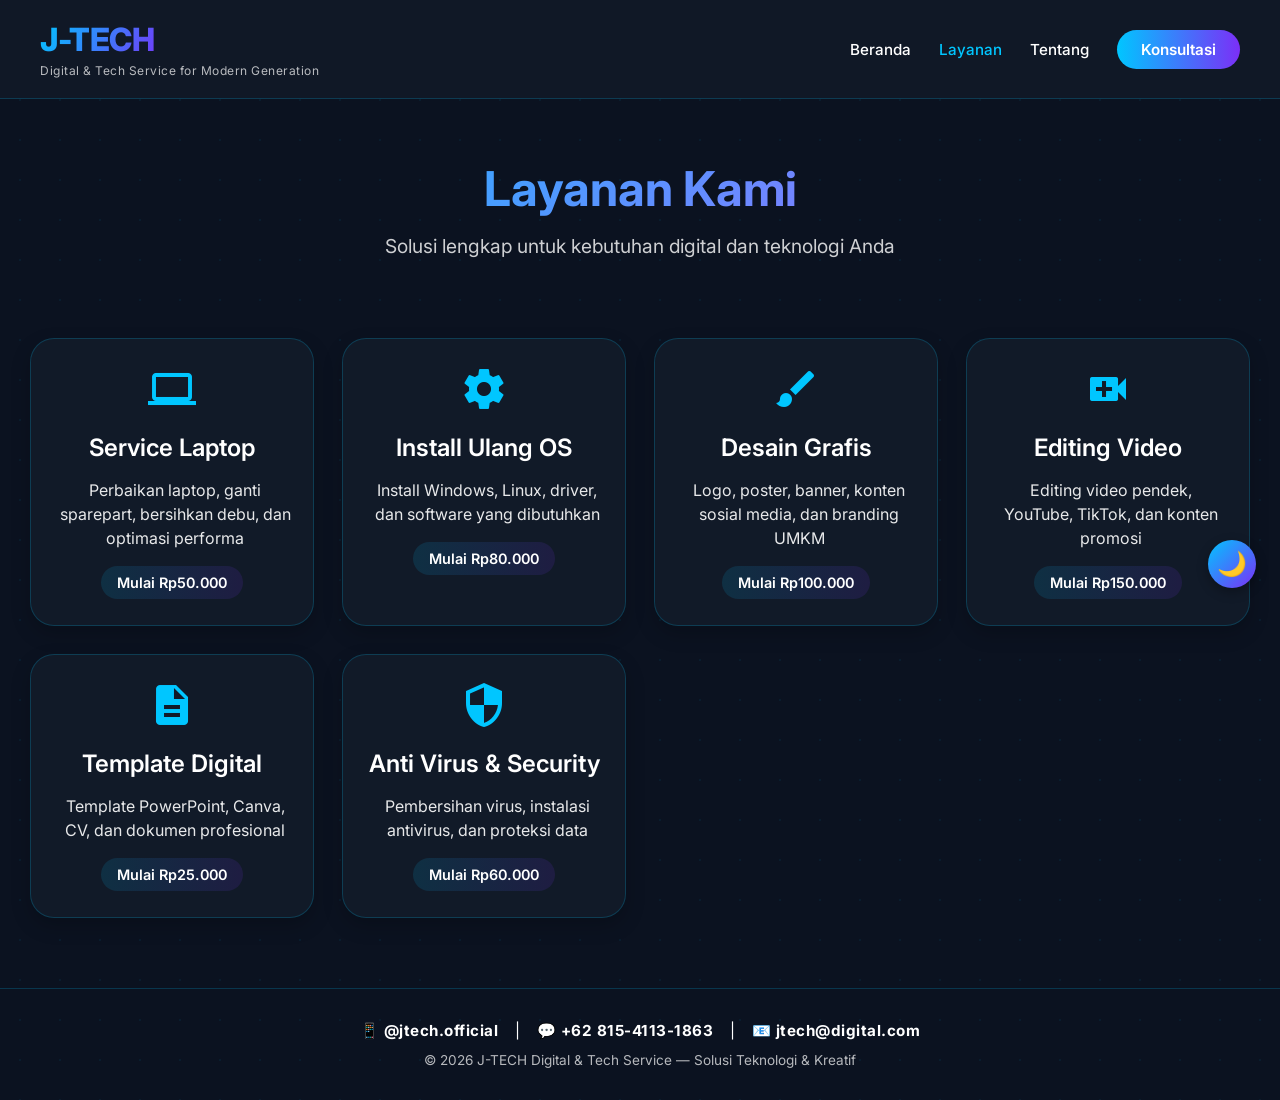
==== layanan.html @ dc8e0e4b "Add files via upload" ====
<!DOCTYPE html>
<html lang="id">
<head>
    <meta charset="UTF-8">
    <meta name="viewport" content="width=device-width, initial-scale=1.0">
    <title>J-TECH | Layanan - Digital & Tech Service</title>
    <link rel="stylesheet" href="style.css">
    <link href="https://fonts.googleapis.com/icon?family=Material+Icons" rel="stylesheet">
</head>
<body>

<button class="toggle-btn" id="darkModeToggle" aria-label="Toggle Dark/Light Mode">🌙</button>

<!-- HEADER -->
<header class="main-header">
    <div class="header-container">
        <div class="logo-area">
            <a href="index.html" class="logo-link">
                <h1 class="logo">J-TECH</h1>
            </a>
            <p class="tagline">Digital & Tech Service for Modern Generation</p>
        </div>
        <nav class="nav-menu">
            <a href="index.html" class="nav-link">Beranda</a>
            <a href="layanan.html" class="nav-link active">Layanan</a>
            <a href="tentang.html" class="nav-link">Tentang</a>
            <a href="#" class="nav-link btn-contact" id="consultBtnNav">Konsultasi</a>
        </nav>
    </div>
</header>

<!-- PAGE TITLE -->
<section class="page-title">
    <h1>Layanan Kami</h1>
    <p>Solusi lengkap untuk kebutuhan digital dan teknologi Anda</p>
</section>

<!-- LAYANAN GRID -->
<section class="container">
    <div class="card service-card">
        <div class="service-icon"><span class="material-icons">computer</span></div>
        <h2>Service Laptop</h2>
        <p>Perbaikan laptop, ganti sparepart, bersihkan debu, dan optimasi performa</p>
        <div class="price-tag">Mulai Rp50.000</div>
    </div>

    <div class="card service-card">
        <div class="service-icon"><span class="material-icons">settings</span></div>
        <h2>Install Ulang OS</h2>
        <p>Install Windows, Linux, driver, dan software yang dibutuhkan</p>
        <div class="price-tag">Mulai Rp80.000</div>
    </div>

    <div class="card service-card">
        <div class="service-icon"><span class="material-icons">brush</span></div>
        <h2>Desain Grafis</h2>
        <p>Logo, poster, banner, konten sosial media, dan branding UMKM</p>
        <div class="price-tag">Mulai Rp100.000</div>
    </div>

    <div class="card service-card">
        <div class="service-icon"><span class="material-icons">video_call</span></div>
        <h2>Editing Video</h2>
        <p>Editing video pendek, YouTube, TikTok, dan konten promosi</p>
        <div class="price-tag">Mulai Rp150.000</div>
    </div>

    <div class="card service-card">
        <div class="service-icon"><span class="material-icons">description</span></div>
        <h2>Template Digital</h2>
        <p>Template PowerPoint, Canva, CV, dan dokumen profesional</p>
        <div class="price-tag">Mulai Rp25.000</div>
    </div>

    <div class="card service-card">
        <div class="service-icon"><span class="material-icons">security</span></div>
        <h2>Anti Virus & Security</h2>
        <p>Pembersihan virus, instalasi antivirus, dan proteksi data</p>
        <div class="price-tag">Mulai Rp60.000</div>
    </div>
</section>

<!-- FOOTER -->
<footer>
    <div class="footer-social">
        📱 <strong>@jtech.official</strong> 
        <span>|</span> 
        💬 <strong>+62 815-4113-1863</strong>
        <span>|</span>
        📧 <strong>jtech@digital.com</strong>
    </div>
    <p>© 2026 J-TECH Digital & Tech Service — Solusi Teknologi & Kreatif</p>
</footer>

<script src="script.js"></script>
</body>
</html>
---- style.css ----
@import url('https://fonts.googleapis.com/css2?family=Inter:opsz,wght@14..32,300;14..32,400;14..32,500;14..32,600;14..32,700&display=swap');

* {
    margin: 0;
    padding: 0;
    box-sizing: border-box;
}

body {
    font-family: 'Inter', sans-serif;
    background: #0b1220;
    color: #ffffff;
    transition: background 0.3s ease, color 0.2s ease;
    background-image: radial-gradient(rgba(0, 198, 255, 0.06) 1px, transparent 1px);
    background-size: 40px 40px;
}

/* LIGHT MODE */
body.light {
    background: #f0f4f8;
    color: #0a0f1c;
    background-image: radial-gradient(rgba(123, 47, 247, 0.05) 1px, transparent 1px);
}

/* TOGGLE BUTTON */
.toggle-btn {
    position: fixed;
    top: 540px;
    right: 24px;
    width: 48px;
    height: 48px;
    border-radius: 50%;
    border: none;
    background: linear-gradient(135deg, #00c6ff, #7b2ff7);
    color: white;
    font-size: 24px;
    cursor: pointer;
    display: flex;
    align-items: center;
    justify-content: center;
    box-shadow: 0 4px 12px rgba(0, 0, 0, 0.3);
    transition: transform 0.2s, box-shadow 0.2s;
    z-index: 1000;
}

.toggle-btn:hover {
    transform: scale(1.08);
    box-shadow: 0 0 15px #00c6ff;
}

/* ============ HEADER ============ */
.main-header {
    background: rgba(17, 26, 40, 0.95);
    backdrop-filter: blur(10px);
    border-bottom: 1px solid rgba(0, 198, 255, 0.2);
    padding: 20px 40px;
    position: sticky;
    top: 0;
    z-index: 999;
}

body.light .main-header {
    background: rgba(255, 255, 255, 0.95);
    border-bottom: 1px solid rgba(123, 47, 247, 0.2);
}

.header-container {
    max-width: 1400px;
    margin: 0 auto;
    display: flex;
    justify-content: space-between;
    align-items: center;
    flex-wrap: wrap;
    gap: 20px;
}

.logo-area {
    display: flex;
    flex-direction: column;
}

.logo-link {
    text-decoration: none;
}

.logo {
    font-size: 32px;
    font-weight: 800;
    background: linear-gradient(120deg, #00c6ff, #7b2ff7, #b65eff);
    -webkit-background-clip: text;
    background-clip: text;
    color: transparent;
    letter-spacing: -0.5px;
}

.tagline {
    font-size: 12px;
    opacity: 0.7;
    letter-spacing: 0.5px;
    margin-top: 4px;
}

.nav-menu {
    display: flex;
    gap: 28px;
    align-items: center;
    flex-wrap: wrap;
}

.nav-link {
    color: white;
    text-decoration: none;
    font-weight: 500;
    transition: 0.3s;
    font-size: 0.95rem;
}

body.light .nav-link {
    color: #0a0f1c;
}

.nav-link:hover, .nav-link.active {
    color: #00c6ff;
}

.btn-contact {
    background: linear-gradient(90deg, #00c6ff, #7b2ff7);
    padding: 10px 24px;
    border-radius: 40px;
    color: white !important;
    font-weight: 600;
}

.btn-contact:hover {
    transform: translateY(-2px);
    box-shadow: 0 5px 15px rgba(0, 198, 255, 0.4);
    color: white !important;
}

/* PAGE TITLE */
.page-title {
    text-align: center;
    padding: 60px 24px 40px;
}

.page-title h1 {
    font-size: 3rem;
    font-weight: 700;
    background: linear-gradient(135deg, #00c6ff, #b65eff);
    -webkit-background-clip: text;
    background-clip: text;
    color: transparent;
    margin-bottom: 16px;
}

.page-title p {
    font-size: 1.2rem;
    opacity: 0.8;
}

/* HERO INTRO */
.hero-intro {
    text-align: center;
    padding: 60px 24px 40px;
}

.hero-intro h2 {
    font-size: 2.8rem;
    font-weight: 700;
    background: linear-gradient(135deg, #00c6ff, #b65eff);
    -webkit-background-clip: text;
    background-clip: text;
    color: transparent;
    margin-bottom: 16px;
}

.hero-intro p {
    font-size: 1.2rem;
    opacity: 0.8;
    max-width: 600px;
    margin: 0 auto;
}

/* GRID CONTAINER */
.container {
    display: grid;
    grid-template-columns: repeat(auto-fit, minmax(280px, 1fr));
    gap: 28px;
    padding: 40px 30px;
    max-width: 1400px;
    margin: 0 auto;
}

/* CARD */
.card {
    padding: 26px 22px;
    border-radius: 24px;
    background: #111a28;
    border: 1px solid rgba(0, 198, 255, 0.2);
    transition: all 0.35s ease;
    backdrop-filter: blur(2px);
    opacity: 0;
    transform: translateY(35px);
    animation: fadeUp 0.6s forwards;
    box-shadow: 0 8px 20px rgba(0, 0, 0, 0.2);
}

.card:nth-child(1) { animation-delay: 0.05s; }
.card:nth-child(2) { animation-delay: 0.1s; }
.card:nth-child(3) { animation-delay: 0.15s; }
.card:nth-child(4) { animation-delay: 0.2s; }
.card:nth-child(5) { animation-delay: 0.25s; }
.card:nth-child(6) { animation-delay: 0.3s; }

@keyframes fadeUp {
    to {
        opacity: 1;
        transform: translateY(0);
    }
}

.card:hover {
    transform: translateY(-8px);
    border-color: #00c6ff;
    box-shadow: 0 20px 35px rgba(0, 198, 255, 0.25);
    background: #0f1725;
}

.card h2 {
    font-size: 1.5rem;
    font-weight: 600;
    margin-bottom: 16px;
    display: flex;
    align-items: center;
    gap: 10px;
    border-left: 4px solid #00c6ff;
    padding-left: 14px;
}

.card p {
    font-size: 1rem;
    line-height: 1.5;
    opacity: 0.9;
    font-weight: 400;
    margin-left: 6px;
}

.material-icons {
    font-size: 28px;
    color: #00c6ff;
}

/* SERVICE CARD KHUSUS */
.service-card {
    text-align: center;
}

.service-card h2 {
    justify-content: center;
    border-left: none;
    padding-left: 0;
}

.service-icon {
    margin-bottom: 16px;
}

.service-icon .material-icons {
    font-size: 48px;
}

.price-tag {
    margin-top: 16px;
    padding: 8px 16px;
    background: linear-gradient(90deg, #00c6ff20, #7b2ff720);
    border-radius: 30px;
    display: inline-block;
    font-weight: 600;
    font-size: 0.9rem;
}

/* CTA SECTION */
.cta-section {
    text-align: center;
    padding: 60px 24px;
    background: linear-gradient(135deg, #00c6ff10, #7b2ff710);
    margin: 30px 30px;
    border-radius: 40px;
}

.cta-section h2 {
    font-size: 2rem;
    margin-bottom: 16px;
}

.cta-section p {
    margin-bottom: 24px;
    opacity: 0.8;
}

.btn-hero {
    display: inline-block;
    padding: 14px 36px;
    background: linear-gradient(90deg, #00c6ff, #7b2ff7);
    border-radius: 60px;
    color: white;
    font-weight: 600;
    text-decoration: none;
    transition: all 0.3s ease;
    box-shadow: 0 5px 15px rgba(0, 198, 255, 0.3);
    border: none;
    font-size: 1rem;
}

.btn-hero:hover {
    transform: translateY(-3px);
    box-shadow: 0 12px 25px rgba(0, 198, 255, 0.5);
}

/* ABOUT DETAILED */
.about-detailed {
    max-width: 1200px;
    margin: 0 auto;
    padding: 40px 30px;
}

.about-grid {
    display: grid;
    grid-template-columns: 1fr 1fr;
    gap: 50px;
}

.about-text h2 {
    font-size: 1.6rem;
    margin: 24px 0 12px;
    color: #00c6ff;
}

.about-text h2:first-child {
    margin-top: 0;
}

.about-text ul {
    margin-left: 24px;
    line-height: 1.8;
}

.about-stats {
    display: grid;
    grid-template-columns: repeat(2, 1fr);
    gap: 24px;
    align-content: center;
}

.stat-card {
    background: #111a28;
    padding: 30px 20px;
    border-radius: 24px;
    text-align: center;
    border: 1px solid rgba(0, 198, 255, 0.2);
}

body.light .stat-card {
    background: white;
}

.stat-number {
    display: block;
    font-size: 2.5rem;
    font-weight: 800;
    background: linear-gradient(135deg, #00c6ff, #b65eff);
    -webkit-background-clip: text;
    background-clip: text;
    color: transparent;
}

.stat-label {
    margin-top: 8px;
    opacity: 0.7;
}

/* TEAM SECTION */
.team-section {
    text-align: center;
    padding: 60px 30px;
    background: rgba(0, 0, 0, 0.2);
}

body.light .team-section {
    background: rgba(123, 47, 247, 0.05);
}

.team-section h2 {
    font-size: 2rem;
    margin-bottom: 40px;
}

.team-grid {
    display: flex;
    justify-content: center;
    gap: 40px;
    flex-wrap: wrap;
    max-width: 1000px;
    margin: 0 auto;
}

.team-card {
    background: #111a28;
    padding: 30px;
    border-radius: 24px;
    text-align: center;
    min-width: 200px;
    transition: 0.3s;
}

body.light .team-card {
    background: white;
    border: 1px solid #ddd;
}

.team-card:hover {
    transform: translateY(-5px);
}

.team-icon {
    font-size: 48px;
    margin-bottom: 16px;
}

.team-card h3 {
    font-size: 1.3rem;
    margin-bottom: 8px;
}

.team-card p {
    opacity: 0.8;
    margin-bottom: 8px;
}

.team-card small {
    opacity: 0.6;
    font-size: 0.8rem;
}

/* FOOTER */
footer {
    text-align: center;
    padding: 32px 20px;
    margin-top: 30px;
    border-top: 1px solid rgba(0, 198, 255, 0.2);
}

.footer-social {
    margin-bottom: 12px;
    font-size: 0.95rem;
    letter-spacing: 0.5px;
}

.footer-social span {
    margin: 0 12px;
}

footer p {
    opacity: 0.7;
    font-size: 0.85rem;
}

/* LIGHT MODE STYLES */
body.light .card, body.light .stat-card, body.light .team-card {
    background: #ffffff;
    border: 1px solid #dce3ec;
    box-shadow: 0 6px 14px rgba(0, 0, 0, 0.05);
}

body.light .card:hover {
    background: #fefefe;
    border-color: #7b2ff7;
    box-shadow: 0 20px 30px rgba(123, 47, 247, 0.15);
}

body.light .card h2 {
    color: #0a0f1c;
}

body.light .material-icons {
    color: #7b2ff7;
}

body.light .toggle-btn {
    background: linear-gradient(135deg, #0099cc, #5e1ad6);
}

body.light .btn-hero, body.light .btn-contact {
    background: linear-gradient(90deg, #0099cc, #5e1ad6);
}

/* RESPONSIVE */
@media (max-width: 768px) {
    .header-container {
        flex-direction: column;
        text-align: center;
    }
    
    .logo-area {
        align-items: center;
    }
    
    .nav-menu {
        justify-content: center;
    }
    
    .about-grid {
        grid-template-columns: 1fr;
        gap: 30px;
    }
    
    .page-title h1, .hero-intro h2 {
        font-size: 2rem;
    }
}

@media (max-width: 640px) {
    .container {
        padding: 20px 18px;
        gap: 20px;
    }
    .card h2 {
        font-size: 1.3rem;
    }
    .toggle-btn {
        top: 16px;
        right: 16px;
        width: 42px;
        height: 42px;
    }
    .nav-menu {
        gap: 16px;
    }
    .btn-contact {
        padding: 8px 18px;
    }
    .cta-section {
        margin: 20px;
    }
    .team-grid {
        gap: 20px;
    }
}

/* SCROLL BAR */
::-webkit-scrollbar {
    width: 8px;
}
::-webkit-scrollbar-track {
    background: #0b1220;
}
::-webkit-scrollbar-thumb {
    background: #00c6ff;
    border-radius: 10px;
}
body.light ::-webkit-scrollbar-track {
    background: #e2e8f0;
}
body.light ::-webkit-scrollbar-thumb {
    background: #7b2ff7;
}
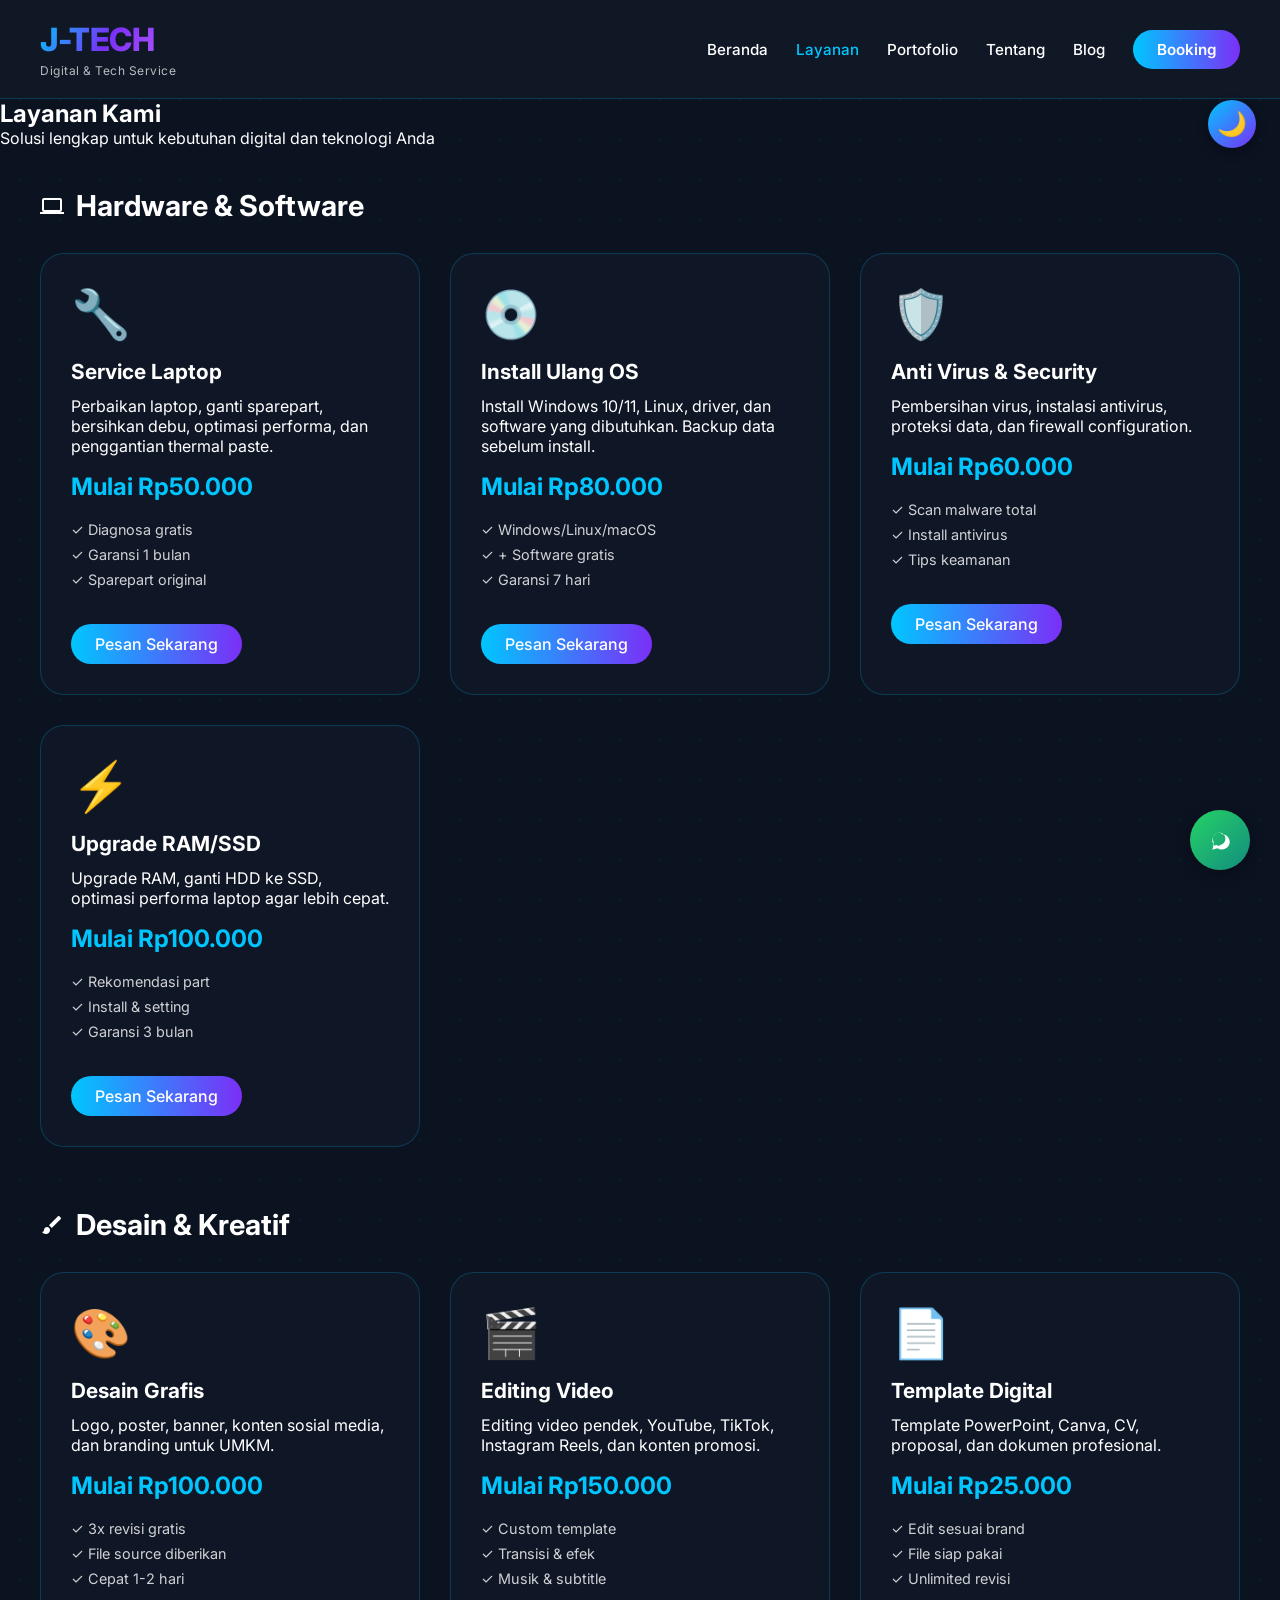
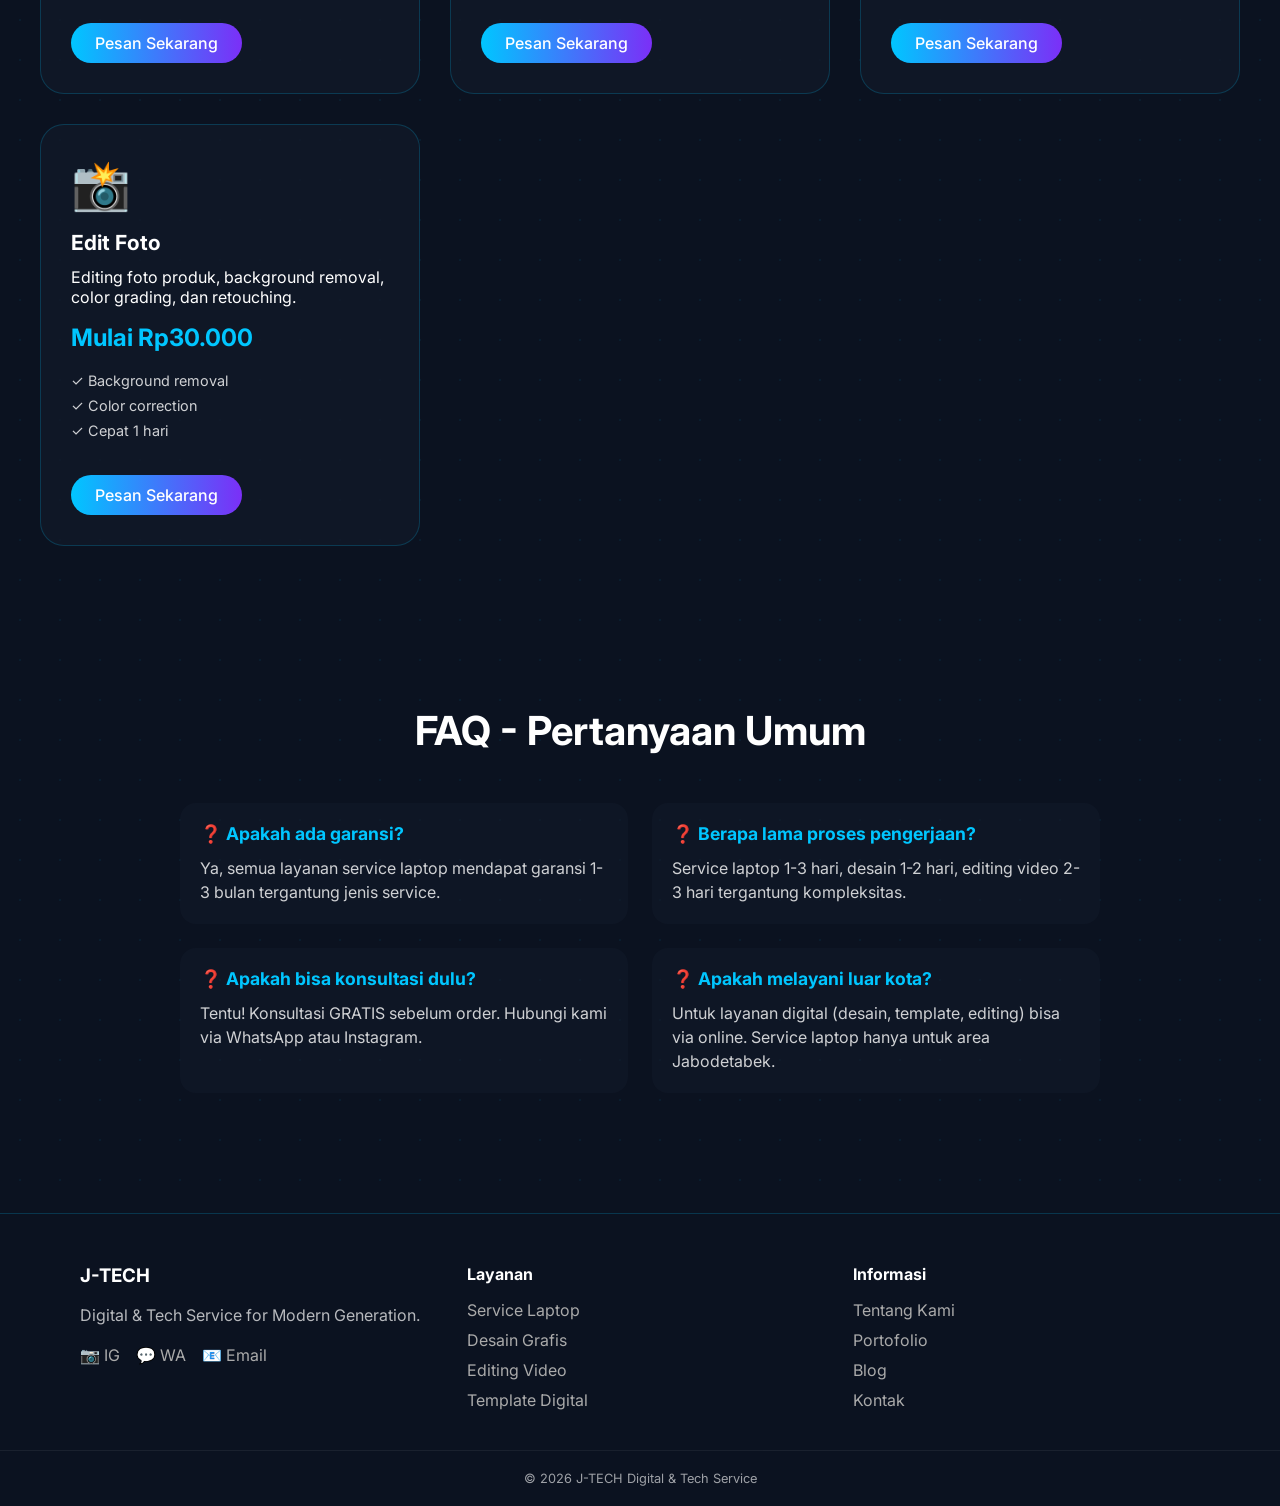
==== commit 287bd83e: "Add files via upload" ====
--- a/layanan.html
+++ b/layanan.html
@@ -3,95 +3,206 @@
 <head>
     <meta charset="UTF-8">
     <meta name="viewport" content="width=device-width, initial-scale=1.0">
-    <title>J-TECH | Layanan - Digital & Tech Service</title>
+    <title>Layanan J-TECH | Service Laptop & Digital Kreatif</title>
+    <meta name="description" content="Layanan lengkap J-TECH: service laptop, install ulang, desain grafis, editing video, template digital. Harga mulai Rp25.000.">
+    <link rel="icon" type="image/png" href="data:image/svg+xml,%3Csvg xmlns='http://www.w3.org/2000/svg' viewBox='0 0 100 100'%3E%3Ctext y='.9em' font-size='90'%3E💻%3C/text%3E%3C/svg%3E">
     <link rel="stylesheet" href="style.css">
     <link href="https://fonts.googleapis.com/icon?family=Material+Icons" rel="stylesheet">
 </head>
 <body>
 
-<button class="toggle-btn" id="darkModeToggle" aria-label="Toggle Dark/Light Mode">🌙</button>
-
-<!-- HEADER -->
+<button class="toggle-btn" id="darkModeToggle">🌙</button>
+
+<a href="https://wa.me/6281541131863?text=Halo%20J-TECH%2C%20saya%20ingin%20konsultasi" class="floating-wa" target="_blank">
+    <img src="data:image/svg+xml,%3Csvg xmlns='http://www.w3.org/2000/svg' viewBox='0 0 24 24' fill='white'%3E%3Cpath d='M12.031 6.172c-3.181 0-5.767 2.586-5.768 5.766-.001 1.298.38 2.514 1.06 3.584l-1.084 3.768 3.884-1.046c1.052.583 2.23.891 3.418.892 3.18 0 5.766-2.586 5.766-5.766 0-3.18-2.586-5.767-5.766-5.767zm0 10.332c-.921 0-1.82-.25-2.599-.714l-2.867.772.77-2.793c-.497-.794-.763-1.698-.762-2.617 0-2.611 2.124-4.735 4.735-4.735s4.735 2.124 4.735 4.735c-.001 2.61-2.125 4.735-4.736 4.735z'/%3E%3C/svg%3E" alt="WA">
+    <span>Chat</span>
+</a>
+
 <header class="main-header">
     <div class="header-container">
         <div class="logo-area">
-            <a href="index.html" class="logo-link">
-                <h1 class="logo">J-TECH</h1>
-            </a>
-            <p class="tagline">Digital & Tech Service for Modern Generation</p>
+            <a href="index.html" class="logo-link"><h1 class="logo">J-TECH</h1></a>
+            <p class="tagline">Digital & Tech Service</p>
         </div>
         <nav class="nav-menu">
             <a href="index.html" class="nav-link">Beranda</a>
             <a href="layanan.html" class="nav-link active">Layanan</a>
+            <a href="portofolio.html" class="nav-link">Portofolio</a>
             <a href="tentang.html" class="nav-link">Tentang</a>
-            <a href="#" class="nav-link btn-contact" id="consultBtnNav">Konsultasi</a>
+            <a href="blog.html" class="nav-link">Blog</a>
+            <a href="kontak.html" class="nav-link btn-contact">Booking</a>
         </nav>
     </div>
 </header>
 
-<!-- PAGE TITLE -->
 <section class="page-title">
     <h1>Layanan Kami</h1>
     <p>Solusi lengkap untuk kebutuhan digital dan teknologi Anda</p>
 </section>
 
-<!-- LAYANAN GRID -->
-<section class="container">
-    <div class="card service-card">
-        <div class="service-icon"><span class="material-icons">computer</span></div>
-        <h2>Service Laptop</h2>
-        <p>Perbaikan laptop, ganti sparepart, bersihkan debu, dan optimasi performa</p>
-        <div class="price-tag">Mulai Rp50.000</div>
-    </div>
-
-    <div class="card service-card">
-        <div class="service-icon"><span class="material-icons">settings</span></div>
-        <h2>Install Ulang OS</h2>
-        <p>Install Windows, Linux, driver, dan software yang dibutuhkan</p>
-        <div class="price-tag">Mulai Rp80.000</div>
-    </div>
-
-    <div class="card service-card">
-        <div class="service-icon"><span class="material-icons">brush</span></div>
-        <h2>Desain Grafis</h2>
-        <p>Logo, poster, banner, konten sosial media, dan branding UMKM</p>
-        <div class="price-tag">Mulai Rp100.000</div>
-    </div>
-
-    <div class="card service-card">
-        <div class="service-icon"><span class="material-icons">video_call</span></div>
-        <h2>Editing Video</h2>
-        <p>Editing video pendek, YouTube, TikTok, dan konten promosi</p>
-        <div class="price-tag">Mulai Rp150.000</div>
-    </div>
-
-    <div class="card service-card">
-        <div class="service-icon"><span class="material-icons">description</span></div>
-        <h2>Template Digital</h2>
-        <p>Template PowerPoint, Canva, CV, dan dokumen profesional</p>
-        <div class="price-tag">Mulai Rp25.000</div>
-    </div>
-
-    <div class="card service-card">
-        <div class="service-icon"><span class="material-icons">security</span></div>
-        <h2>Anti Virus & Security</h2>
-        <p>Pembersihan virus, instalasi antivirus, dan proteksi data</p>
-        <div class="price-tag">Mulai Rp60.000</div>
+<section class="services-detailed">
+    <div class="service-category">
+        <h2><span class="material-icons">computer</span> Hardware & Software</h2>
+        <div class="services-grid">
+            <div class="service-item" id="laptop">
+                <div class="service-icon">🔧</div>
+                <h3>Service Laptop</h3>
+                <p>Perbaikan laptop, ganti sparepart, bersihkan debu, optimasi performa, dan penggantian thermal paste.</p>
+                <div class="service-price">Mulai Rp50.000</div>
+                <ul class="service-features">
+                    <li>✓ Diagnosa gratis</li>
+                    <li>✓ Garansi 1 bulan</li>
+                    <li>✓ Sparepart original</li>
+                </ul>
+                <a href="kontak.html" class="service-btn">Pesan Sekarang</a>
+            </div>
+            <div class="service-item">
+                <div class="service-icon">💿</div>
+                <h3>Install Ulang OS</h3>
+                <p>Install Windows 10/11, Linux, driver, dan software yang dibutuhkan. Backup data sebelum install.</p>
+                <div class="service-price">Mulai Rp80.000</div>
+                <ul class="service-features">
+                    <li>✓ Windows/Linux/macOS</li>
+                    <li>✓ + Software gratis</li>
+                    <li>✓ Garansi 7 hari</li>
+                </ul>
+                <a href="kontak.html" class="service-btn">Pesan Sekarang</a>
+            </div>
+            <div class="service-item">
+                <div class="service-icon">🛡️</div>
+                <h3>Anti Virus & Security</h3>
+                <p>Pembersihan virus, instalasi antivirus, proteksi data, dan firewall configuration.</p>
+                <div class="service-price">Mulai Rp60.000</div>
+                <ul class="service-features">
+                    <li>✓ Scan malware total</li>
+                    <li>✓ Install antivirus</li>
+                    <li>✓ Tips keamanan</li>
+                </ul>
+                <a href="kontak.html" class="service-btn">Pesan Sekarang</a>
+            </div>
+            <div class="service-item">
+                <div class="service-icon">⚡</div>
+                <h3>Upgrade RAM/SSD</h3>
+                <p>Upgrade RAM, ganti HDD ke SSD, optimasi performa laptop agar lebih cepat.</p>
+                <div class="service-price">Mulai Rp100.000</div>
+                <ul class="service-features">
+                    <li>✓ Rekomendasi part</li>
+                    <li>✓ Install & setting</li>
+                    <li>✓ Garansi 3 bulan</li>
+                </ul>
+                <a href="kontak.html" class="service-btn">Pesan Sekarang</a>
+            </div>
+        </div>
+    </div>
+
+    <div class="service-category" id="desain">
+        <h2><span class="material-icons">brush</span> Desain & Kreatif</h2>
+        <div class="services-grid">
+            <div class="service-item">
+                <div class="service-icon">🎨</div>
+                <h3>Desain Grafis</h3>
+                <p>Logo, poster, banner, konten sosial media, dan branding untuk UMKM.</p>
+                <div class="service-price">Mulai Rp100.000</div>
+                <ul class="service-features">
+                    <li>✓ 3x revisi gratis</li>
+                    <li>✓ File source diberikan</li>
+                    <li>✓ Cepat 1-2 hari</li>
+                </ul>
+                <a href="kontak.html" class="service-btn">Pesan Sekarang</a>
+            </div>
+            <div class="service-item" id="video">
+                <div class="service-icon">🎬</div>
+                <h3>Editing Video</h3>
+                <p>Editing video pendek, YouTube, TikTok, Instagram Reels, dan konten promosi.</p>
+                <div class="service-price">Mulai Rp150.000</div>
+                <ul class="service-features">
+                    <li>✓ Custom template</li>
+                    <li>✓ Transisi & efek</li>
+                    <li>✓ Musik & subtitle</li>
+                </ul>
+                <a href="kontak.html" class="service-btn">Pesan Sekarang</a>
+            </div>
+            <div class="service-item" id="template">
+                <div class="service-icon">📄</div>
+                <h3>Template Digital</h3>
+                <p>Template PowerPoint, Canva, CV, proposal, dan dokumen profesional.</p>
+                <div class="service-price">Mulai Rp25.000</div>
+                <ul class="service-features">
+                    <li>✓ Edit sesuai brand</li>
+                    <li>✓ File siap pakai</li>
+                    <li>✓ Unlimited revisi</li>
+                </ul>
+                <a href="kontak.html" class="service-btn">Pesan Sekarang</a>
+            </div>
+            <div class="service-item">
+                <div class="service-icon">📸</div>
+                <h3>Edit Foto</h3>
+                <p>Editing foto produk, background removal, color grading, dan retouching.</p>
+                <div class="service-price">Mulai Rp30.000</div>
+                <ul class="service-features">
+                    <li>✓ Background removal</li>
+                    <li>✓ Color correction</li>
+                    <li>✓ Cepat 1 hari</li>
+                </ul>
+                <a href="kontak.html" class="service-btn">Pesan Sekarang</a>
+            </div>
+        </div>
     </div>
 </section>
 
-<!-- FOOTER -->
+<section class="faq-section">
+    <div class="section-header">
+        <h2>FAQ - Pertanyaan Umum</h2>
+    </div>
+    <div class="faq-grid">
+        <div class="faq-item">
+            <h3>❓ Apakah ada garansi?</h3>
+            <p>Ya, semua layanan service laptop mendapat garansi 1-3 bulan tergantung jenis service.</p>
+        </div>
+        <div class="faq-item">
+            <h3>❓ Berapa lama proses pengerjaan?</h3>
+            <p>Service laptop 1-3 hari, desain 1-2 hari, editing video 2-3 hari tergantung kompleksitas.</p>
+        </div>
+        <div class="faq-item">
+            <h3>❓ Apakah bisa konsultasi dulu?</h3>
+            <p>Tentu! Konsultasi GRATIS sebelum order. Hubungi kami via WhatsApp atau Instagram.</p>
+        </div>
+        <div class="faq-item">
+            <h3>❓ Apakah melayani luar kota?</h3>
+            <p>Untuk layanan digital (desain, template, editing) bisa via online. Service laptop hanya untuk area Jabodetabek.</p>
+        </div>
+    </div>
+</section>
+
 <footer>
-    <div class="footer-social">
-        📱 <strong>@jtech.official</strong> 
-        <span>|</span> 
-        💬 <strong>+62 815-4113-1863</strong>
-        <span>|</span>
-        📧 <strong>jtech@digital.com</strong>
-    </div>
-    <p>© 2026 J-TECH Digital & Tech Service — Solusi Teknologi & Kreatif</p>
+    <div class="footer-container">
+        <div class="footer-col">
+            <h3>J-TECH</h3>
+            <p>Digital & Tech Service for Modern Generation.</p>
+            <div class="footer-socials">
+                <a href="https://instagram.com/jtech.official" target="_blank">📷 IG</a>
+                <a href="https://wa.me/6281541131863" target="_blank">💬 WA</a>
+                <a href="mailto:jtech@digital.com">📧 Email</a>
+            </div>
+        </div>
+        <div class="footer-col">
+            <h4>Layanan</h4>
+            <a href="#laptop">Service Laptop</a>
+            <a href="#desain">Desain Grafis</a>
+            <a href="#video">Editing Video</a>
+            <a href="#template">Template Digital</a>
+        </div>
+        <div class="footer-col">
+            <h4>Informasi</h4>
+            <a href="tentang.html">Tentang Kami</a>
+            <a href="portofolio.html">Portofolio</a>
+            <a href="blog.html">Blog</a>
+            <a href="kontak.html">Kontak</a>
+        </div>
+    </div>
+    <div class="footer-bottom"><p>© 2026 J-TECH Digital & Tech Service</p></div>
 </footer>
 
 <script src="script.js"></script>
 </body>
-</html> +</html>
--- a/style.css
+++ b/style.css
@@ -1,4 +1,4 @@
-@import url('https://fonts.googleapis.com/css2?family=Inter:opsz,wght@14..32,300;14..32,400;14..32,500;14..32,600;14..32,700&display=swap');
+@import url('https://fonts.googleapis.com/css2?family=Inter:opsz,wght@14..32,300;14..32,400;14..32,500;14..32,600;14..32,700;14..32,800&display=swap');
 
 * {
     margin: 0;
@@ -15,17 +15,63 @@
     background-size: 40px 40px;
 }
 
-/* LIGHT MODE */
 body.light {
     background: #f0f4f8;
     color: #0a0f1c;
     background-image: radial-gradient(rgba(123, 47, 247, 0.05) 1px, transparent 1px);
 }
 
-/* TOGGLE BUTTON */
+/* Floating WhatsApp */
+.floating-wa {
+    position: fixed;
+    bottom: 30px;
+    right: 30px;
+    background: linear-gradient(135deg, #25D366, #128C7E);
+    color: white;
+    width: 60px;
+    height: 60px;
+    border-radius: 50%;
+    display: flex;
+    align-items: center;
+    justify-content: center;
+    z-index: 1000;
+    box-shadow: 0 4px 15px rgba(0, 0, 0, 0.3);
+    transition: all 0.3s ease;
+    text-decoration: none;
+}
+
+.floating-wa img {
+    width: 32px;
+    height: 32px;
+}
+
+.floating-wa span {
+    display: none;
+    position: absolute;
+    right: 70px;
+    background: #1a1a2e;
+    padding: 8px 16px;
+    border-radius: 20px;
+    font-size: 14px;
+    white-space: nowrap;
+}
+
+.floating-wa:hover {
+    transform: scale(1.1);
+    width: auto;
+    border-radius: 40px;
+    padding: 0 20px;
+    gap: 10px;
+}
+
+.floating-wa:hover span {
+    display: inline;
+}
+
+/* Toggle Button */
 .toggle-btn {
     position: fixed;
-    top: 540px;
+    top: 100px;
     right: 24px;
     width: 48px;
     height: 48px;
@@ -48,7 +94,7 @@
     box-shadow: 0 0 15px #00c6ff;
 }
 
-/* ============ HEADER ============ */
+/* Header */
 .main-header {
     background: rgba(17, 26, 40, 0.95);
     backdrop-filter: blur(10px);
@@ -137,430 +183,810 @@
     color: white !important;
 }
 
-/* PAGE TITLE */
-.page-title {
+/* Hero Section */
+.hero {
+    padding: 80px 40px;
     text-align: center;
-    padding: 60px 24px 40px;
-}
-
-.page-title h1 {
-    font-size: 3rem;
-    font-weight: 700;
+    background: linear-gradient(135deg, rgba(0,198,255,0.05), rgba(123,47,247,0.05));
+}
+
+.hero-content {
+    max-width: 800px;
+    margin: 0 auto;
+}
+
+.hero-badge {
+    display: inline-block;
+    background: rgba(0,198,255,0.2);
+    padding: 6px 16px;
+    border-radius: 40px;
+    font-size: 0.8rem;
+    margin-bottom: 24px;
+}
+
+.hero h1 {
+    font-size: 3.5rem;
+    font-weight: 800;
+    margin-bottom: 20px;
+}
+
+.gradient-text {
     background: linear-gradient(135deg, #00c6ff, #b65eff);
     -webkit-background-clip: text;
     background-clip: text;
     color: transparent;
-    margin-bottom: 16px;
-}
-
-.page-title p {
+}
+
+.hero p {
     font-size: 1.2rem;
     opacity: 0.8;
-}
-
-/* HERO INTRO */
-.hero-intro {
+    margin-bottom: 32px;
+    max-width: 600px;
+    margin-left: auto;
+    margin-right: auto;
+}
+
+.hero-buttons {
+    display: flex;
+    gap: 16px;
+    justify-content: center;
+    flex-wrap: wrap;
+    margin-bottom: 48px;
+}
+
+.btn-primary {
+    background: linear-gradient(90deg, #00c6ff, #7b2ff7);
+    padding: 14px 32px;
+    border-radius: 40px;
+    color: white;
+    text-decoration: none;
+    font-weight: 600;
+    transition: all 0.3s;
+}
+
+.btn-primary:hover {
+    transform: translateY(-2px);
+    box-shadow: 0 8px 20px rgba(0,198,255,0.4);
+}
+
+.btn-outline {
+    border: 2px solid #00c6ff;
+    padding: 12px 30px;
+    border-radius: 40px;
+    color: #00c6ff;
+    text-decoration: none;
+    font-weight: 600;
+    transition: all 0.3s;
+}
+
+.btn-outline:hover {
+    background: #00c6ff;
+    color: white;
+}
+
+.hero-stats {
+    display: flex;
+    gap: 40px;
+    justify-content: center;
+}
+
+.hero-stats .stat {
     text-align: center;
-    padding: 60px 24px 40px;
-}
-
-.hero-intro h2 {
-    font-size: 2.8rem;
+}
+
+.hero-stats .number {
+    display: block;
+    font-size: 1.8rem;
     font-weight: 700;
-    background: linear-gradient(135deg, #00c6ff, #b65eff);
-    -webkit-background-clip: text;
-    background-clip: text;
-    color: transparent;
-    margin-bottom: 16px;
-}
-
-.hero-intro p {
+    color: #00c6ff;
+}
+
+/* Section Header */
+.section-header {
+    text-align: center;
+    margin-bottom: 48px;
+}
+
+.section-badge {
+    display: inline-block;
+    background: rgba(0,198,255,0.15);
+    padding: 4px 12px;
+    border-radius: 20px;
+    font-size: 0.8rem;
+    margin-bottom: 16px;
+}
+
+.section-header h2 {
+    font-size: 2.5rem;
+    font-weight: 700;
+    margin-bottom: 12px;
+}
+
+/* BMC Grid */
+.bmc-section {
+    padding: 60px 40px;
+    max-width: 1400px;
+    margin: 0 auto;
+}
+
+.bmc-grid {
+    display: grid;
+    grid-template-columns: repeat(auto-fit, minmax(300px, 1fr));
+    gap: 24px;
+}
+
+.bmc-card {
+    background: rgba(17, 26, 40, 0.8);
+    backdrop-filter: blur(10px);
+    border: 1px solid rgba(0, 198, 255, 0.2);
+    border-radius: 20px;
+    padding: 24px;
+    transition: all 0.3s;
+}
+
+.bmc-card:hover {
+    transform: translateY(-5px);
+    border-color: #00c6ff;
+    box-shadow: 0 10px 30px rgba(0,198,255,0.2);
+}
+
+.bmc-icon .material-icons {
+    font-size: 40px;
+    color: #00c6ff;
+    margin-bottom: 16px;
+}
+
+.bmc-card h3 {
+    font-size: 1.3rem;
+    margin-bottom: 12px;
+}
+
+.bmc-card p {
+    opacity: 0.8;
+    line-height: 1.5;
+}
+
+/* Testimonials */
+.testimonials-section {
+    padding: 60px 40px;
+    background: rgba(0, 198, 255, 0.03);
+}
+
+.testimonials-grid {
+    display: grid;
+    grid-template-columns: repeat(auto-fit, minmax(300px, 1fr));
+    gap: 30px;
+    max-width: 1200px;
+    margin: 0 auto;
+}
+
+.testimonial-card {
+    background: rgba(17, 26, 40, 0.8);
+    border-radius: 24px;
+    padding: 30px;
+    text-align: center;
+    transition: all 0.3s;
+}
+
+.testimonial-card:hover {
+    transform: translateY(-5px);
+}
+
+.testimonial-img {
+    font-size: 48px;
+    margin-bottom: 16px;
+}
+
+.testimonial-stars {
+    color: #ffc107;
+    margin-bottom: 16px;
     font-size: 1.2rem;
+}
+
+.testimonial-card p {
+    font-style: italic;
+    margin-bottom: 20px;
+    line-height: 1.6;
+}
+
+.testimonial-card h4 {
+    font-size: 1.1rem;
+    margin-bottom: 4px;
+}
+
+.testimonial-card span {
+    font-size: 0.8rem;
+    opacity: 0.7;
+}
+
+/* Why Us */
+.whyus-section {
+    padding: 60px 40px;
+    max-width: 1200px;
+    margin: 0 auto;
+}
+
+.whyus-grid {
+    display: grid;
+    grid-template-columns: repeat(auto-fit, minmax(250px, 1fr));
+    gap: 30px;
+}
+
+.whyus-item {
+    text-align: center;
+    padding: 30px;
+}
+
+.whyus-icon {
+    font-size: 48px;
+    margin-bottom: 16px;
+}
+
+.whyus-item h3 {
+    font-size: 1.3rem;
+    margin-bottom: 12px;
+}
+
+/* CTA Banner */
+.cta-banner {
+    background: linear-gradient(135deg, #00c6ff, #7b2ff7);
+    margin: 40px;
+    border-radius: 30px;
+    padding: 60px 40px;
+    text-align: center;
+}
+
+.cta-content h2 {
+    font-size: 2rem;
+    margin-bottom: 16px;
+}
+
+.cta-content p {
+    margin-bottom: 24px;
+    opacity: 0.9;
+}
+
+.btn-cta {
+    display: inline-block;
+    background: white;
+    color: #7b2ff7;
+    padding: 14px 32px;
+    border-radius: 40px;
+    text-decoration: none;
+    font-weight: 600;
+    transition: all 0.3s;
+}
+
+.btn-cta:hover {
+    transform: translateY(-2px);
+    box-shadow: 0 8px 20px rgba(0,0,0,0.2);
+}
+
+/* Services Detailed Page */
+.services-detailed {
+    max-width: 1400px;
+    margin: 0 auto;
+    padding: 40px;
+}
+
+.service-category {
+    margin-bottom: 60px;
+}
+
+.service-category h2 {
+    display: flex;
+    align-items: center;
+    gap: 12px;
+    margin-bottom: 30px;
+    font-size: 1.8rem;
+}
+
+.services-grid {
+    display: grid;
+    grid-template-columns: repeat(auto-fit, minmax(320px, 1fr));
+    gap: 30px;
+}
+
+.service-item {
+    background: rgba(17, 26, 40, 0.8);
+    border-radius: 24px;
+    padding: 30px;
+    transition: all 0.3s;
+    border: 1px solid rgba(0, 198, 255, 0.2);
+}
+
+.service-item:hover {
+    transform: translateY(-5px);
+    border-color: #00c6ff;
+}
+
+.service-icon {
+    font-size: 48px;
+    margin-bottom: 16px;
+}
+
+.service-item h3 {
+    font-size: 1.3rem;
+    margin-bottom: 12px;
+}
+
+.service-price {
+    font-size: 1.5rem;
+    font-weight: 700;
+    color: #00c6ff;
+    margin: 16px 0;
+}
+
+.service-features {
+    list-style: none;
+    margin: 16px 0;
+}
+
+.service-features li {
+    padding: 4px 0;
     opacity: 0.8;
-    max-width: 600px;
-    margin: 0 auto;
-}
-
-/* GRID CONTAINER */
-.container {
+    font-size: 0.9rem;
+}
+
+.service-btn {
+    display: inline-block;
+    background: linear-gradient(90deg, #00c6ff, #7b2ff7);
+    padding: 10px 24px;
+    border-radius: 30px;
+    color: white;
+    text-decoration: none;
+    font-weight: 500;
+    margin-top: 16px;
+    transition: all 0.3s;
+}
+
+.service-btn:hover {
+    transform: translateY(-2px);
+}
+
+/* FAQ Section */
+.faq-section {
+    max-width: 1000px;
+    margin: 0 auto;
+    padding: 60px 40px;
+}
+
+.faq-grid {
     display: grid;
-    grid-template-columns: repeat(auto-fit, minmax(280px, 1fr));
-    gap: 28px;
-    padding: 40px 30px;
+    grid-template-columns: repeat(auto-fit, minmax(400px, 1fr));
+    gap: 24px;
+}
+
+.faq-item {
+    background: rgba(17, 26, 40, 0.6);
+    border-radius: 16px;
+    padding: 20px;
+}
+
+.faq-item h3 {
+    font-size: 1.1rem;
+    margin-bottom: 12px;
+    color: #00c6ff;
+}
+
+.faq-item p {
+    opacity: 0.8;
+    line-height: 1.5;
+}
+
+/* Portfolio Page */
+.portfolio-filter {
+    display: flex;
+    justify-content: center;
+    gap: 16px;
+    flex-wrap: wrap;
+    margin: 40px 20px;
+}
+
+.filter-btn {
+    background: rgba(255,255,255,0.1);
+    border: 1px solid rgba(0,198,255,0.3);
+    padding: 8px 24px;
+    border-radius: 40px;
+    color: white;
+    cursor: pointer;
+    transition: all 0.3s;
+}
+
+body.light .filter-btn {
+    background: white;
+    color: #0a0f1c;
+}
+
+.filter-btn.active, .filter-btn:hover {
+    background: linear-gradient(90deg, #00c6ff, #7b2ff7);
+    color: white;
+    border-color: transparent;
+}
+
+.portfolio-gallery {
+    display: grid;
+    grid-template-columns: repeat(auto-fill, minmax(320px, 1fr));
+    gap: 30px;
     max-width: 1400px;
     margin: 0 auto;
-}
-
-/* CARD */
-.card {
-    padding: 26px 22px;
-    border-radius: 24px;
-    background: #111a28;
-    border: 1px solid rgba(0, 198, 255, 0.2);
-    transition: all 0.35s ease;
-    backdrop-filter: blur(2px);
-    opacity: 0;
-    transform: translateY(35px);
-    animation: fadeUp 0.6s forwards;
-    box-shadow: 0 8px 20px rgba(0, 0, 0, 0.2);
-}
-
-.card:nth-child(1) { animation-delay: 0.05s; }
-.card:nth-child(2) { animation-delay: 0.1s; }
-.card:nth-child(3) { animation-delay: 0.15s; }
-.card:nth-child(4) { animation-delay: 0.2s; }
-.card:nth-child(5) { animation-delay: 0.25s; }
-.card:nth-child(6) { animation-delay: 0.3s; }
-
-@keyframes fadeUp {
-    to {
-        opacity: 1;
-        transform: translateY(0);
-    }
-}
-
-.card:hover {
-    transform: translateY(-8px);
-    border-color: #00c6ff;
-    box-shadow: 0 20px 35px rgba(0, 198, 255, 0.25);
-    background: #0f1725;
-}
-
-.card h2 {
-    font-size: 1.5rem;
-    font-weight: 600;
-    margin-bottom: 16px;
+    padding: 20px 40px;
+}
+
+.portfolio-card {
+    background: rgba(17, 26, 40, 0.8);
+    border-radius: 20px;
+    overflow: hidden;
+    transition: all 0.3s;
+    cursor: pointer;
+}
+
+.portfolio-card:hover {
+    transform: translateY(-5px);
+    box-shadow: 0 10px 30px rgba(0,198,255,0.2);
+}
+
+.portfolio-preview {
+    background: linear-gradient(135deg, #1a2a3a, #0f1725);
+    height: 200px;
     display: flex;
     align-items: center;
-    gap: 10px;
-    border-left: 4px solid #00c6ff;
-    padding-left: 14px;
-}
-
-.card p {
-    font-size: 1rem;
+    justify-content: center;
+    font-size: 64px;
+}
+
+.portfolio-info {
+    padding: 20px;
+}
+
+.portfolio-info h3 {
+    font-size: 1.1rem;
+    margin-bottom: 8px;
+}
+
+.portfolio-category {
+    display: inline-block;
+    background: rgba(0,198,255,0.2);
+    padding: 4px 12px;
+    border-radius: 20px;
+    font-size: 0.75rem;
+    margin-top: 12px;
+}
+
+.cta-portfolio {
+    text-align: center;
+    padding: 60px 40px;
+    background: linear-gradient(135deg, rgba(0,198,255,0.1), rgba(123,47,247,0.1));
+    margin: 40px;
+    border-radius: 30px;
+}
+
+.cta-portfolio h3 {
+    font-size: 1.8rem;
+    margin-bottom: 16px;
+}
+
+/* Blog Page */
+.blog-grid {
+    display: grid;
+    grid-template-columns: repeat(auto-fill, minmax(380px, 1fr));
+    gap: 30px;
+    max-width: 1400px;
+    margin: 0 auto;
+    padding: 20px 40px;
+}
+
+.blog-post {
+    background: rgba(17, 26, 40, 0.8);
+    border-radius: 20px;
+    overflow: hidden;
+    transition: all 0.3s;
+}
+
+.blog-post:hover {
+    transform: translateY(-5px);
+}
+
+.blog-image {
+    background: linear-gradient(135deg, #00c6ff, #7b2ff7);
+    height: 180px;
+    display: flex;
+    align-items: center;
+    justify-content: center;
+    font-size: 64px;
+}
+
+.blog-content {
+    padding: 24px;
+}
+
+.blog-meta {
+    font-size: 0.8rem;
+    opacity: 0.7;
+    margin-bottom: 12px;
+}
+
+.blog-content h2 {
+    font-size: 1.3rem;
+    margin-bottom: 12px;
+    line-height: 1.4;
+}
+
+.blog-content p {
+    opacity: 0.8;
     line-height: 1.5;
-    opacity: 0.9;
-    font-weight: 400;
-    margin-left: 6px;
-}
-
-.material-icons {
-    font-size: 28px;
+    margin-bottom: 16px;
+}
+
+.read-more {
     color: #00c6ff;
-}
-
-/* SERVICE CARD KHUSUS */
-.service-card {
-    text-align: center;
-}
-
-.service-card h2 {
-    justify-content: center;
-    border-left: none;
-    padding-left: 0;
-}
-
-.service-icon {
-    margin-bottom: 16px;
-}
-
-.service-icon .material-icons {
-    font-size: 48px;
-}
-
-.price-tag {
-    margin-top: 16px;
-    padding: 8px 16px;
-    background: linear-gradient(90deg, #00c6ff20, #7b2ff720);
-    border-radius: 30px;
-    display: inline-block;
-    font-weight: 600;
-    font-size: 0.9rem;
-}
-
-/* CTA SECTION */
-.cta-section {
-    text-align: center;
-    padding: 60px 24px;
-    background: linear-gradient(135deg, #00c6ff10, #7b2ff710);
-    margin: 30px 30px;
-    border-radius: 40px;
-}
-
-.cta-section h2 {
-    font-size: 2rem;
-    margin-bottom: 16px;
-}
-
-.cta-section p {
-    margin-bottom: 24px;
-    opacity: 0.8;
-}
-
-.btn-hero {
-    display: inline-block;
-    padding: 14px 36px;
-    background: linear-gradient(90deg, #00c6ff, #7b2ff7);
-    border-radius: 60px;
-    color: white;
-    font-weight: 600;
     text-decoration: none;
-    transition: all 0.3s ease;
-    box-shadow: 0 5px 15px rgba(0, 198, 255, 0.3);
-    border: none;
-    font-size: 1rem;
-}
-
-.btn-hero:hover {
-    transform: translateY(-3px);
-    box-shadow: 0 12px 25px rgba(0, 198, 255, 0.5);
-}
-
-/* ABOUT DETAILED */
-.about-detailed {
+    font-weight: 500;
+}
+
+.read-more:hover {
+    text-decoration: underline;
+}
+
+/* Contact Page */
+.contact-section {
     max-width: 1200px;
     margin: 0 auto;
-    padding: 40px 30px;
-}
-
-.about-grid {
+    padding: 40px;
+}
+
+.contact-grid {
     display: grid;
     grid-template-columns: 1fr 1fr;
     gap: 50px;
 }
 
-.about-text h2 {
-    font-size: 1.6rem;
-    margin: 24px 0 12px;
+.contact-info {
+    background: rgba(17, 26, 40, 0.6);
+    border-radius: 24px;
+    padding: 30px;
+}
+
+.contact-info h2 {
+    margin-bottom: 24px;
+}
+
+.info-item {
+    display: flex;
+    align-items: center;
+    gap: 16px;
+    padding: 16px 0;
+    border-bottom: 1px solid rgba(255,255,255,0.1);
+}
+
+.info-item .material-icons {
+    font-size: 28px;
     color: #00c6ff;
 }
 
-.about-text h2:first-child {
-    margin-top: 0;
-}
-
-.about-text ul {
-    margin-left: 24px;
-    line-height: 1.8;
-}
-
-.about-stats {
+.contact-form {
+    background: rgba(17, 26, 40, 0.6);
+    border-radius: 24px;
+    padding: 30px;
+}
+
+.contact-form h2 {
+    margin-bottom: 24px;
+}
+
+.form-group {
+    margin-bottom: 20px;
+}
+
+.form-group label {
+    display: block;
+    margin-bottom: 8px;
+    font-weight: 500;
+}
+
+.form-group input, .form-group select, .form-group textarea {
+    width: 100%;
+    padding: 12px 16px;
+    background: rgba(0,0,0,0.3);
+    border: 1px solid rgba(0,198,255,0.3);
+    border-radius: 12px;
+    color: white;
+    font-family: inherit;
+}
+
+body.light .form-group input,
+body.light .form-group select,
+body.light .form-group textarea {
+    background: white;
+    color: #0a0f1c;
+}
+
+.submit-btn {
+    background: linear-gradient(90deg, #00c6ff, #7b2ff7);
+    width: 100%;
+    padding: 14px;
+    border: none;
+    border-radius: 12px;
+    color: white;
+    font-weight: 600;
+    font-size: 1rem;
+    cursor: pointer;
+    transition: all 0.3s;
+}
+
+.submit-btn:hover {
+    transform: translateY(-2px);
+}
+
+.form-note {
+    font-size: 0.8rem;
+    opacity: 0.7;
+    text-align: center;
+    margin-top: 16px;
+}
+
+.map-section {
+    padding: 40px;
+    text-align: center;
+}
+
+.map-container {
+    max-width: 1000px;
+    margin: 20px auto;
+    border-radius: 20px;
+    overflow: hidden;
+}
+
+.map-note {
+    opacity: 0.7;
+    font-size: 0.9rem;
+}
+
+/* Modal Large */
+.modal-large {
+    max-width: 700px !important;
+}
+
+.modal-large .modal-body {
+    max-height: 60vh;
+    overflow-y: auto;
+}
+
+.modal-body h4 {
+    margin: 20px 0 10px;
+    color: #00c6ff;
+}
+
+.modal-body p {
+    margin-bottom: 16px;
+    line-height: 1.6;
+}
+
+/* Footer */
+footer {
+    background: rgba(11, 18, 32, 0.95);
+    border-top: 1px solid rgba(0, 198, 255, 0.2);
+    margin-top: 60px;
+}
+
+.footer-container {
+    max-width: 1200px;
+    margin: 0 auto;
+    padding: 50px 40px 30px;
     display: grid;
-    grid-template-columns: repeat(2, 1fr);
-    gap: 24px;
-    align-content: center;
-}
-
-.stat-card {
-    background: #111a28;
-    padding: 30px 20px;
-    border-radius: 24px;
+    grid-template-columns: repeat(auto-fit, minmax(200px, 1fr));
+    gap: 40px;
+}
+
+.footer-col h3, .footer-col h4 {
+    margin-bottom: 16px;
+}
+
+.footer-col p {
+    opacity: 0.7;
+    line-height: 1.6;
+}
+
+.footer-col a {
+    display: block;
+    color: #aaa;
+    text-decoration: none;
+    margin-bottom: 10px;
+    transition: color 0.3s;
+}
+
+.footer-col a:hover {
+    color: #00c6ff;
+}
+
+.footer-socials {
+    display: flex;
+    gap: 16px;
+    margin-top: 16px;
+}
+
+.footer-socials a {
+    display: inline-block;
+}
+
+.footer-bottom {
     text-align: center;
-    border: 1px solid rgba(0, 198, 255, 0.2);
-}
-
-body.light .stat-card {
+    padding: 20px;
+    border-top: 1px solid rgba(255,255,255,0.1);
+    font-size: 0.8rem;
+    opacity: 0.6;
+}
+
+/* Light Mode Adjustments */
+body.light .bmc-card,
+body.light .service-item,
+body.light .testimonial-card,
+body.light .faq-item,
+body.light .portfolio-card,
+body.light .blog-post,
+body.light .contact-info,
+body.light .contact-form {
     background: white;
-}
-
-.stat-number {
-    display: block;
-    font-size: 2.5rem;
-    font-weight: 800;
-    background: linear-gradient(135deg, #00c6ff, #b65eff);
-    -webkit-background-clip: text;
-    background-clip: text;
-    color: transparent;
-}
-
-.stat-label {
-    margin-top: 8px;
-    opacity: 0.7;
-}
-
-/* TEAM SECTION */
-.team-section {
-    text-align: center;
-    padding: 60px 30px;
-    background: rgba(0, 0, 0, 0.2);
-}
-
-body.light .team-section {
-    background: rgba(123, 47, 247, 0.05);
-}
-
-.team-section h2 {
-    font-size: 2rem;
-    margin-bottom: 40px;
-}
-
-.team-grid {
-    display: flex;
-    justify-content: center;
-    gap: 40px;
-    flex-wrap: wrap;
-    max-width: 1000px;
-    margin: 0 auto;
-}
-
-.team-card {
-    background: #111a28;
-    padding: 30px;
-    border-radius: 24px;
-    text-align: center;
-    min-width: 200px;
-    transition: 0.3s;
-}
-
-body.light .team-card {
-    background: white;
-    border: 1px solid #ddd;
-}
-
-.team-card:hover {
-    transform: translateY(-5px);
-}
-
-.team-icon {
-    font-size: 48px;
-    margin-bottom: 16px;
-}
-
-.team-card h3 {
-    font-size: 1.3rem;
-    margin-bottom: 8px;
-}
-
-.team-card p {
-    opacity: 0.8;
-    margin-bottom: 8px;
-}
-
-.team-card small {
-    opacity: 0.6;
-    font-size: 0.8rem;
-}
-
-/* FOOTER */
-footer {
-    text-align: center;
-    padding: 32px 20px;
-    margin-top: 30px;
-    border-top: 1px solid rgba(0, 198, 255, 0.2);
-}
-
-.footer-social {
-    margin-bottom: 12px;
-    font-size: 0.95rem;
-    letter-spacing: 0.5px;
-}
-
-.footer-social span {
-    margin: 0 12px;
-}
-
-footer p {
-    opacity: 0.7;
-    font-size: 0.85rem;
-}
-
-/* LIGHT MODE STYLES */
-body.light .card, body.light .stat-card, body.light .team-card {
-    background: #ffffff;
-    border: 1px solid #dce3ec;
-    box-shadow: 0 6px 14px rgba(0, 0, 0, 0.05);
-}
-
-body.light .card:hover {
-    background: #fefefe;
-    border-color: #7b2ff7;
-    box-shadow: 0 20px 30px rgba(123, 47, 247, 0.15);
-}
-
-body.light .card h2 {
-    color: #0a0f1c;
-}
-
-body.light .material-icons {
-    color: #7b2ff7;
-}
-
-body.light .toggle-btn {
-    background: linear-gradient(135deg, #0099cc, #5e1ad6);
-}
-
-body.light .btn-hero, body.light .btn-contact {
-    background: linear-gradient(90deg, #0099cc, #5e1ad6);
-}
-
-/* RESPONSIVE */
+    border-color: #e0e0e0;
+}
+
+body.light .info-item {
+    border-bottom-color: #e0e0e0;
+}
+
+/* Responsive */
 @media (max-width: 768px) {
-    .header-container {
+    .hero h1 {
+        font-size: 2rem;
+    }
+    
+    .contact-grid {
+        grid-template-columns: 1fr;
+    }
+    
+    .section-header h2 {
+        font-size: 1.8rem;
+    }
+    
+    .bmc-section, .testimonials-section, .whyus-section {
+        padding: 40px 20px;
+    }
+    
+    .services-detailed {
+        padding: 20px;
+    }
+    
+    .portfolio-gallery, .blog-grid {
+        padding: 20px;
+    }
+    
+    .cta-banner {
+        margin: 20px;
+        padding: 40px 20px;
+    }
+    
+    .floating-wa {
+        bottom: 20px;
+        right: 20px;
+    }
+    
+    .toggle-btn {
+        top: 80px;
+        right: 16px;
+    }
+}
+
+@media (max-width: 480px) {
+    .hero-stats {
         flex-direction: column;
-        text-align: center;
+        gap: 15px;
     }
     
-    .logo-area {
-        align-items: center;
+    .faq-grid {
+        grid-template-columns: 1fr;
     }
     
-    .nav-menu {
-        justify-content: center;
-    }
-    
-    .about-grid {
+    .services-grid {
         grid-template-columns: 1fr;
-        gap: 30px;
-    }
-    
-    .page-title h1, .hero-intro h2 {
-        font-size: 2rem;
-    }
-}
-
-@media (max-width: 640px) {
-    .container {
-        padding: 20px 18px;
-        gap: 20px;
-    }
-    .card h2 {
-        font-size: 1.3rem;
-    }
-    .toggle-btn {
-        top: 16px;
-        right: 16px;
-        width: 42px;
-        height: 42px;
-    }
-    .nav-menu {
-        gap: 16px;
-    }
-    .btn-contact {
-        padding: 8px 18px;
-    }
-    .cta-section {
-        margin: 20px;
-    }
-    .team-grid {
-        gap: 20px;
-    }
-}
-
-/* SCROLL BAR */
-::-webkit-scrollbar {
-    width: 8px;
-}
-::-webkit-scrollbar-track {
-    background: #0b1220;
-}
-::-webkit-scrollbar-thumb {
-    background: #00c6ff;
-    border-radius: 10px;
-}
-body.light ::-webkit-scrollbar-track {
-    background: #e2e8f0;
-}
-body.light ::-webkit-scrollbar-thumb {
-    background: #7b2ff7;
+    }
 }
